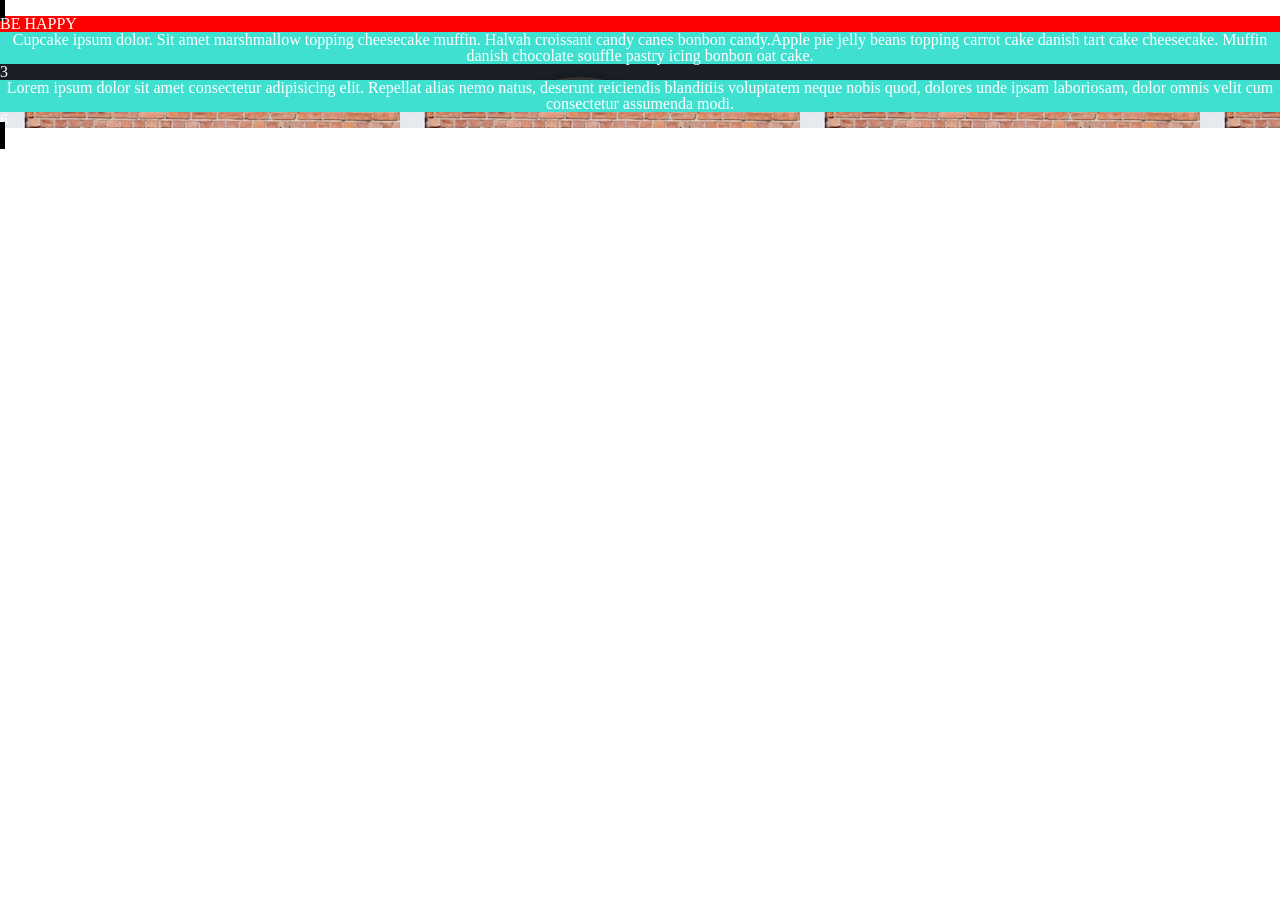
==== Unsolved/index.html @ 79386188 "initial commit" ====
<!DOCTYPE html>
<html lang="en">
<head>
  <meta charset="UTF-8">
  <meta name="viewport" content="width=device-width, initial-scale=1.0">
  <meta http-equiv="X-UA-Compatible" content="ie=edge">
  <link href="https://fonts.googleapis.com/css?family=Montserrat:400,800|Source+Sans+Pro" rel="stylesheet">  
  <link rel="stylesheet" href="reset.css">
  <link rel="stylesheet" href="style.css">
  <title>Document</title>
</head>
<body>
  <main>
<div class="box-1">BE HAPPY</div>
<div class="box-2">Cupcake ipsum dolor. Sit amet marshmallow topping cheesecake muffin. Halvah croissant candy canes bonbon candy.Apple pie jelly beans topping carrot cake danish tart cake cheesecake. Muffin danish chocolate souffle pastry icing bonbon oat cake.</div>
<div class="box-3">3</div>
<div class="box-4"></div>
<div class="box-5">Lorem ipsum dolor sit amet consectetur adipisicing elit. Repellat alias nemo natus, deserunt reiciendis blanditiis voluptatem neque nobis quod, dolores unde ipsam laboriosam, dolor omnis velit cum consectetur assumenda modi.</div>
<div class="box-6">6</div>

<div class="hidden-xs">
<div class="box-7">7</div>
<div class="box-8">8</div>
<div class="box-9">9</div>
<div class="box-10">10</div>
  </div>

  </main>
  
</body>
</html>
---- Unsolved/style.css ----
main {
    height: 100vh;
    background-color:black;
    color: #fff;
    padding:5px;
    display:grid;
    grid-template-columns: repeat(5, 1fr);
    grid-gap: 2px;
}
.box-1 {
    background-color: red;
    color: white;
    text-align: vertical center;
}
.box-3 {
    background-image: url(images/tie.png);
}
.box-4 {
    background-image: url(images/sign.jpg);  
}
.box-6 {
    background-image: url(images/moped.jpg);
}

.box-2, .box-5{
grid-column: span 3;
grid-row: span 2;
background-color: turquoise;
color: white;
text-align: center;
}

.box-1, .box-4 {
    grid-column: span 2;
grid-row: span 2;
}

.box-3, .box-6 {
grid-column: span 5;
}

.hidden-xs {
    display:none;
}
@media only screen and (min-width: 600px) {
   
   main {
    display: initial;
   
}
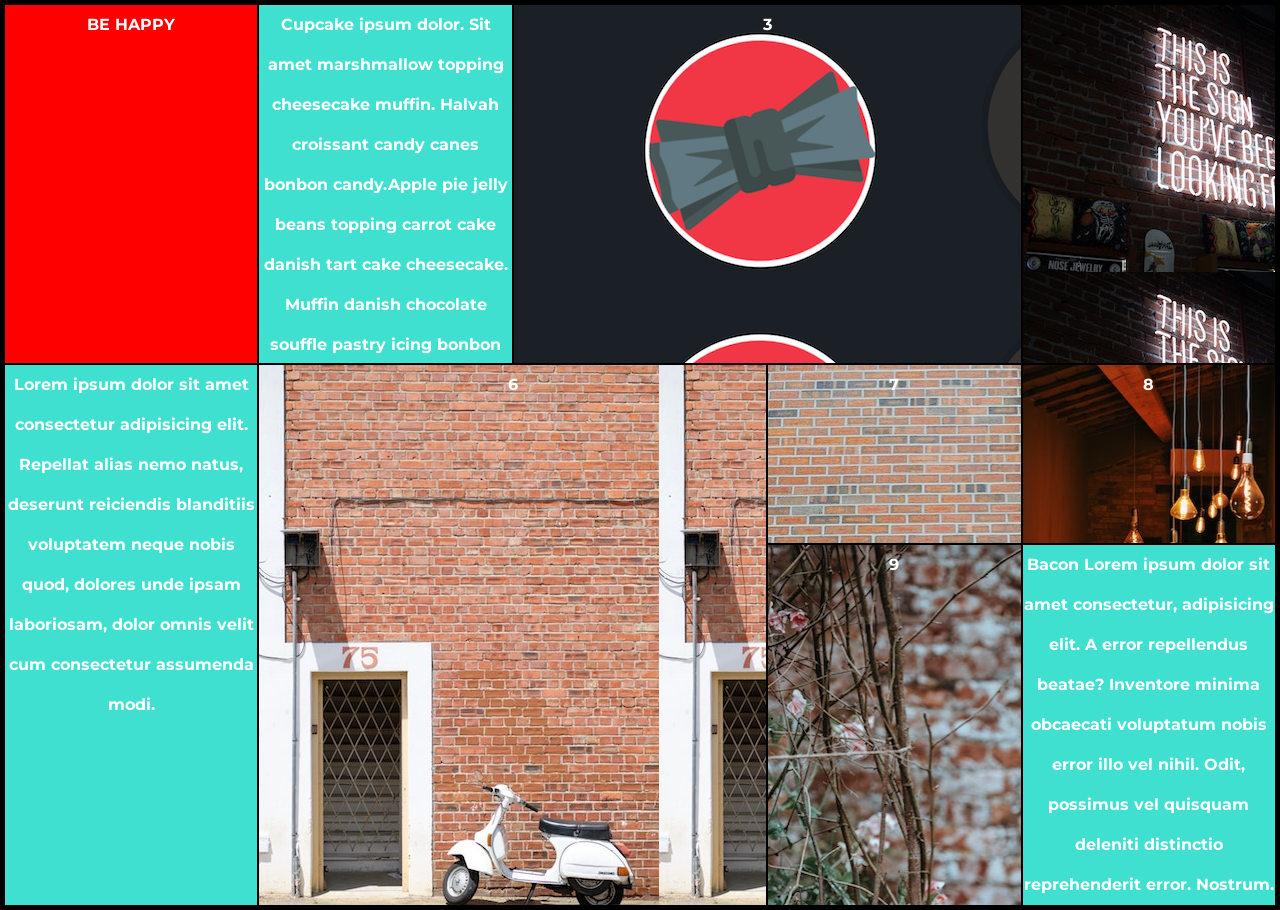
==== commit 9a6a7018: "almost working" ====
--- a/Unsolved/index.html
+++ b/Unsolved/index.html
@@ -11,19 +11,19 @@
 </head>
 <body>
   <main>
-<div class="box-1">BE HAPPY</div>
-<div class="box-2">Cupcake ipsum dolor. Sit amet marshmallow topping cheesecake muffin. Halvah croissant candy canes bonbon candy.Apple pie jelly beans topping carrot cake danish tart cake cheesecake. Muffin danish chocolate souffle pastry icing bonbon oat cake.</div>
-<div class="box-3">3</div>
-<div class="box-4"></div>
-<div class="box-5">Lorem ipsum dolor sit amet consectetur adipisicing elit. Repellat alias nemo natus, deserunt reiciendis blanditiis voluptatem neque nobis quod, dolores unde ipsam laboriosam, dolor omnis velit cum consectetur assumenda modi.</div>
-<div class="box-6">6</div>
+    <div class="box thin one">BE HAPPY</div>
+    <div class="box thick two">Cupcake ipsum dolor. Sit amet marshmallow topping cheesecake muffin. Halvah croissant candy canes bonbon candy.Apple pie jelly beans topping carrot cake danish tart cake cheesecake. Muffin danish chocolate souffle pastry icing bonbon oat cake.</div>
+    <div class="box wide three">3</div>
+    <div class="box thin four"></div>
+    <div class="box thick five">Lorem ipsum dolor sit amet consectetur adipisicing elit. Repellat alias nemo natus, deserunt reiciendis blanditiis voluptatem neque nobis quod, dolores unde ipsam laboriosam, dolor omnis velit cum consectetur assumenda modi.</div>
+    <div class="box wide six">6</div>
 
-<div class="hidden-xs">
-<div class="box-7">7</div>
-<div class="box-8">8</div>
-<div class="box-9">9</div>
-<div class="box-10">10</div>
-  </div>
+   
+    <div class="box seven hidden-xs">7</div>
+    <div class="box eight hidden-xs">8</div>
+    <div class="box nine hidden-xs">9</div>
+    <div class="box ten hidden-xs">Bacon Lorem ipsum dolor sit amet consectetur, adipisicing elit. A error repellendus beatae? Inventore minima obcaecati voluptatum nobis error illo vel nihil. Odit, possimus vel quisquam deleniti distinctio reprehenderit error. Nostrum.</div>
+  
 
   </main>
   
--- a/Unsolved/style.css
+++ b/Unsolved/style.css
@@ -4,25 +4,43 @@
     color: #fff;
     padding:5px;
     display:grid;
-    grid-template-columns: repeat(5, 1fr);
+    /* grid-template-columns: repeat(5, 1fr); */
+    grid-template-rows: repeat(9, 1fr);
     grid-gap: 2px;
+    font-family: 'Montserrat';
+    font-weight: bold;
+    text-align: center;
+    line-height: 40px;
 }
-.box-1 {
+.one{
     background-color: red;
-    color: white;
-    text-align: vertical center;
+    color: white;;
+
 }
-.box-3 {
+.three {
     background-image: url(images/tie.png);
 }
-.box-4 {
-    background-image: url(images/sign.jpg);  
+.four {
+    background-image: url(images/sign.jpg); 
 }
-.box-6 {
+.six{
     background-image: url(images/moped.jpg);
 }
+.seven{
+    background-image: url(images/sax.jpg);
+}
+.eight{
+    background-image: url(images/light.jpg);
+}
+.nine{
+    background-image: url(images/flower.jpg);
+}
+.ten{
+    background-color: turquoise;
+    color:white;
+}
 
-.box-2, .box-5{
+.thick{
 grid-column: span 3;
 grid-row: span 2;
 background-color: turquoise;
@@ -30,21 +48,51 @@
 text-align: center;
 }
 
-.box-1, .box-4 {
+.thin{
     grid-column: span 2;
-grid-row: span 2;
+    grid-row: span 2;
 }
 
-.box-3, .box-6 {
+.wide {
 grid-column: span 5;
+grid-row: span 1;
 }
 
-.hidden-xs {
-    display:none;
-}
 @media only screen and (min-width: 600px) {
    
-   main {
+   .hidden-xs {
     display: initial;
-   
+   }
+main {
+display:grid;
+grid-template-columns: repeat(5,1fr);
+grid-template-rows: repeat(4, 1fr);
+max-width:100%;
+grid-gap:2px;
+}
+.one {
+    grid-column-start: 1;
+    grid-column-end: 1;
+
+}
+.four {
+    grid-column-start: 5;
+}
+.thick {
+    grid-column: span 1;
+    grid-row: span 2;
+}
+.wide {
+    grid-column: span 2;
+    grid-row: span 2;
+}
+.eight, .nine {
+    grid-
+}
+.ten {
+    grid-column-start: 5;
+    grid-row-start: 4;
+
+    
+}
 }
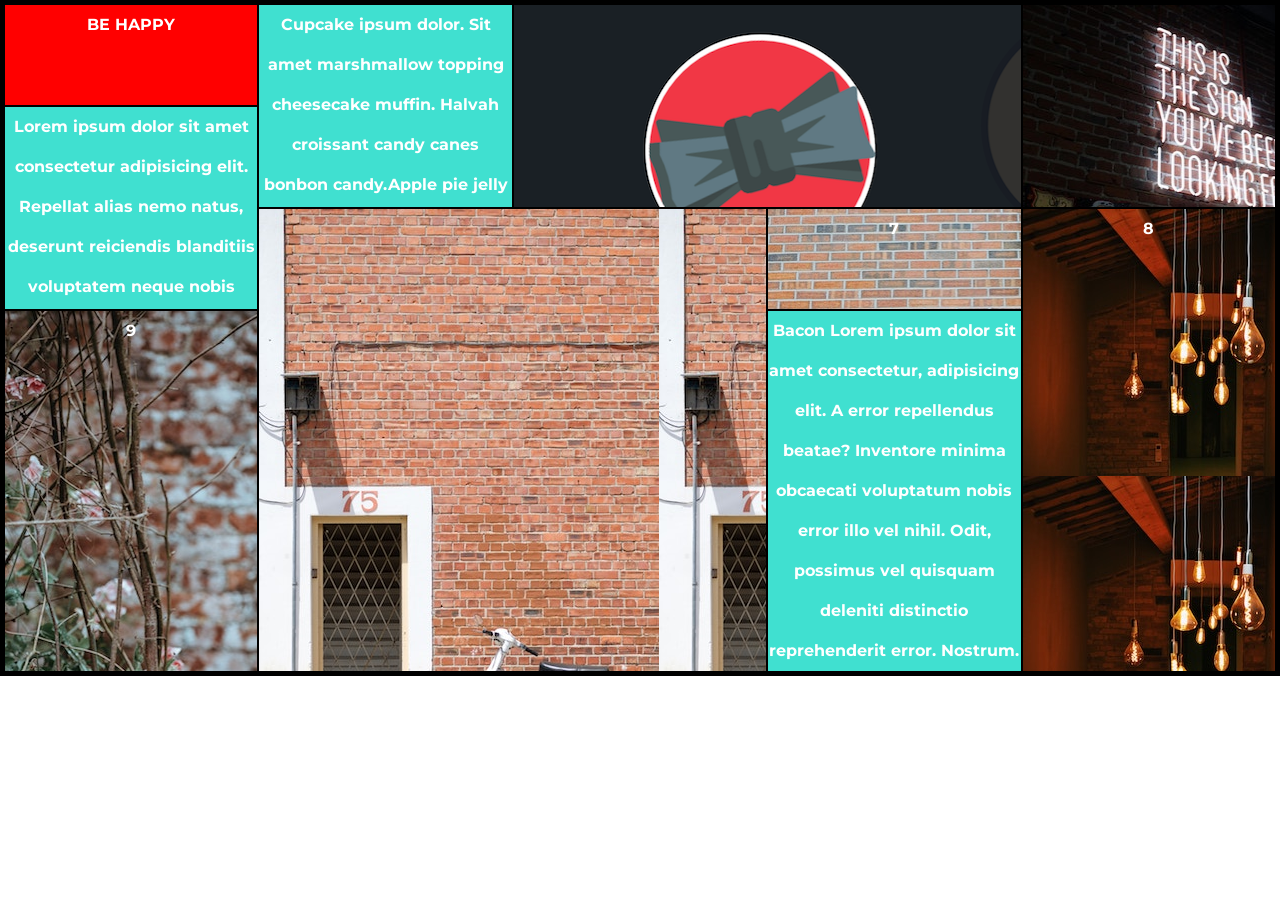
==== commit faa5aba2: "simplified code" ====
--- a/Unsolved/index.html
+++ b/Unsolved/index.html
@@ -11,18 +11,18 @@
 </head>
 <body>
   <main>
-    <div class="box thin one">BE HAPPY</div>
-    <div class="box thick two">Cupcake ipsum dolor. Sit amet marshmallow topping cheesecake muffin. Halvah croissant candy canes bonbon candy.Apple pie jelly beans topping carrot cake danish tart cake cheesecake. Muffin danish chocolate souffle pastry icing bonbon oat cake.</div>
-    <div class="box wide three">3</div>
-    <div class="box thin four"></div>
-    <div class="box thick five">Lorem ipsum dolor sit amet consectetur adipisicing elit. Repellat alias nemo natus, deserunt reiciendis blanditiis voluptatem neque nobis quod, dolores unde ipsam laboriosam, dolor omnis velit cum consectetur assumenda modi.</div>
-    <div class="box wide six">6</div>
+    <div class="box one">BE HAPPY</div>
+    <div class="box two">Cupcake ipsum dolor. Sit amet marshmallow topping cheesecake muffin. Halvah croissant candy canes bonbon candy.Apple pie jelly beans topping carrot cake danish tart cake cheesecake. Muffin danish chocolate souffle pastry icing bonbon oat cake.</div>
+    <div class="box three"></div>
+    <div class="box four"></div>
+    <div class="box five">Lorem ipsum dolor sit amet consectetur adipisicing elit. Repellat alias nemo natus, deserunt reiciendis blanditiis voluptatem neque nobis quod, dolores unde ipsam laboriosam, dolor omnis velit cum consectetur assumenda modi.</div>
+    <div class="box six"></div>
 
    
-    <div class="box seven hidden-xs">7</div>
-    <div class="box eight hidden-xs">8</div>
-    <div class="box nine hidden-xs">9</div>
-    <div class="box ten hidden-xs">Bacon Lorem ipsum dolor sit amet consectetur, adipisicing elit. A error repellendus beatae? Inventore minima obcaecati voluptatum nobis error illo vel nihil. Odit, possimus vel quisquam deleniti distinctio reprehenderit error. Nostrum.</div>
+    <div class="box seven">7</div>
+    <div class="box eight">8</div>
+    <div class="box nine">9</div>
+    <div class="box ten">Bacon Lorem ipsum dolor sit amet consectetur, adipisicing elit. A error repellendus beatae? Inventore minima obcaecati voluptatum nobis error illo vel nihil. Odit, possimus vel quisquam deleniti distinctio reprehenderit error. Nostrum.</div>
   
 
   </main>
--- a/Unsolved/style.css
+++ b/Unsolved/style.css
@@ -1,98 +1,88 @@
+body {
+    height: 100vh
+}
+
 main {
-    height: 100vh;
-    background-color:black;
+    background-color: black;
     color: #fff;
-    padding:5px;
-    display:grid;
-    /* grid-template-columns: repeat(5, 1fr); */
-    grid-template-rows: repeat(9, 1fr);
+    padding: 5px;
     grid-gap: 2px;
+    display: grid;
     font-family: 'Montserrat';
     font-weight: bold;
     text-align: center;
     line-height: 40px;
+    
 }
-.one{
+
+.one {
     background-color: red;
-    color: white;;
+    color: white;
+}
 
+.two,
+.five {
+    background-color: turquoise;
+    color: white;
+    text-align: center;
 }
+
 .three {
     background-image: url(images/tie.png);
+    grid-column: span 2;
 }
+
 .four {
-    background-image: url(images/sign.jpg); 
+    background-image: url(images/sign.jpg);
 }
-.six{
+
+.six {
     background-image: url(images/moped.jpg);
+    grid-column: span 2;
 }
-.seven{
+
+.seven {
     background-image: url(images/sax.jpg);
 }
-.eight{
+
+.eight {
     background-image: url(images/light.jpg);
 }
-.nine{
+
+.nine {
     background-image: url(images/flower.jpg);
 }
-.ten{
+
+.ten {
     background-color: turquoise;
-    color:white;
+    color: white;
 }
 
-.thick{
-grid-column: span 3;
-grid-row: span 2;
-background-color: turquoise;
-color: white;
-text-align: center;
-}
-
-.thin{
-    grid-column: span 2;
-    grid-row: span 2;
-}
-
-.wide {
-grid-column: span 5;
-grid-row: span 1;
+@media (max-width: 600px) {
+    main {
+        grid-template-columns: 1fr 2 fr;
+        grid-template-rows: repeat(10, 100px);
+    }
+    .one,
+    .two,
+    .four,
+    .five {
+        grid-row: span 2;
+    }
 }
 
 @media only screen and (min-width: 600px) {
-   
-   .hidden-xs {
-    display: initial;
-   }
-main {
-display:grid;
-grid-template-columns: repeat(5,1fr);
-grid-template-rows: repeat(4, 1fr);
-max-width:100%;
-grid-gap:2px;
-}
-.one {
-    grid-column-start: 1;
-    grid-column-end: 1;
-
-}
-.four {
-    grid-column-start: 5;
-}
-.thick {
-    grid-column: span 1;
-    grid-row: span 2;
-}
-.wide {
-    grid-column: span 2;
-    grid-row: span 2;
-}
-.eight, .nine {
-    grid-
-}
-.ten {
-    grid-column-start: 5;
-    grid-row-start: 4;
-
-    
-}
+    main {
+        grid-template-columns: repeat(5, 1fr);
+        grid-template-rows: 100px 100px 100px;
+    }
+    .two,
+    .three,
+    .four,
+    .five,
+    .six,
+    .eight
+ {
+        grid-row: span 2;
+    }
 }
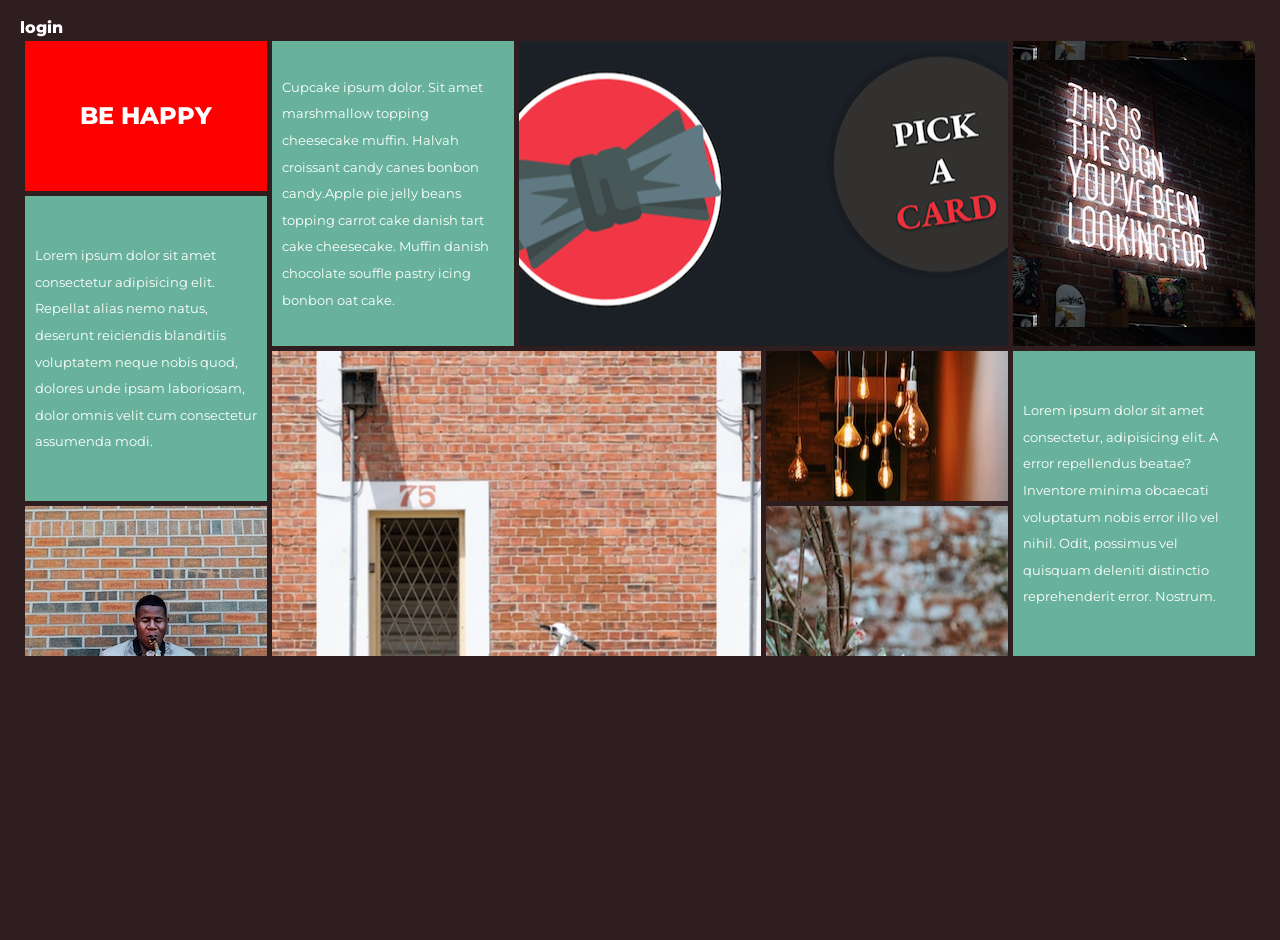
==== commit 5dac0697: "complete" ====
--- a/Unsolved/index.html
+++ b/Unsolved/index.html
@@ -1,42 +1,45 @@
 <!DOCTYPE html>
 <html lang="en">
+
 <head>
   <meta charset="UTF-8">
   <meta name="viewport" content="width=device-width, initial-scale=1.0">
   <meta http-equiv="X-UA-Compatible" content="ie=edge">
-  <link href="https://fonts.googleapis.com/css?family=Montserrat:400,800|Source+Sans+Pro" rel="stylesheet">  
+  <link href="https://fonts.googleapis.com/css?family=Montserrat:400,800|Source+Sans+Pro" rel="stylesheet">
   <link rel="stylesheet" href="reset.css">
   <link rel="stylesheet" href="style.css">
   <title>Document</title>
 </head>
+
 <body>
+  <strong>login</strong>
   <main>
-    <div class="box one">BE HAPPY</div>
-    <div class="box two">Cupcake ipsum dolor. Sit amet marshmallow topping cheesecake muffin. Halvah croissant candy canes bonbon candy.Apple pie jelly beans topping carrot cake danish tart cake cheesecake. Muffin danish chocolate souffle pastry icing bonbon oat cake.</div>
+    <div class="box one text-box">BE HAPPY</div>
+    <div class="box two text-box">
+      <p>Cupcake ipsum dolor. Sit amet marshmallow topping cheesecake muffin. Halvah croissant candy canes bonbon candy.Apple
+        pie jelly beans topping carrot cake danish tart cake cheesecake. Muffin danish chocolate souffle pastry icing bonbon
+        oat cake.</p>
+    </div>
     <div class="box three"></div>
     <div class="box four"></div>
-    <div class="box five">Lorem ipsum dolor sit amet consectetur adipisicing elit. Repellat alias nemo natus, deserunt reiciendis blanditiis voluptatem neque nobis quod, dolores unde ipsam laboriosam, dolor omnis velit cum consectetur assumenda modi.</div>
+    <div class="box five text-box">
+      <p>Lorem ipsum dolor sit amet consectetur adipisicing elit. Repellat alias nemo natus, deserunt reiciendis blanditiis
+        voluptatem neque nobis quod, dolores unde ipsam laboriosam, dolor omnis velit cum consectetur assumenda modi.</p>
+    </div>
     <div class="box six"></div>
 
-   
-    <div class="box seven">7</div>
-    <div class="box eight">8</div>
-    <div class="box nine">9</div>
-    <div class="box ten">Bacon Lorem ipsum dolor sit amet consectetur, adipisicing elit. A error repellendus beatae? Inventore minima obcaecati voluptatum nobis error illo vel nihil. Odit, possimus vel quisquam deleniti distinctio reprehenderit error. Nostrum.</div>
-  
+
+    <div class="box seven"></div>
+    <div class="box eight text-box">
+      <p>Lorem ipsum dolor sit amet consectetur, adipisicing elit. A error repellendus beatae? Inventore minima obcaecati voluptatum
+        nobis error illo vel nihil. Odit, possimus vel quisquam deleniti distinctio reprehenderit error. Nostrum.</p>
+    </div>
+    <div class="box nine"></div>
+    <div class="box ten"></div>
+
 
   </main>
-  
+
 </body>
-</html>
 
-
-
-
-
-
-
-
-
-
-
+</html>
--- a/Unsolved/style.css
+++ b/Unsolved/style.css
@@ -1,67 +1,82 @@
 body {
-    height: 100vh
+    height: 100vh;
+    font-family: 'Montserrat';
+    color: white;
+    border: 20px solid rgb(47, 30, 32);
+    background-color: rgb(47, 30, 32);
+}
+
+strong {
+    font-weight: 800;
 }
 
 main {
-    background-color: black;
-    color: #fff;
     padding: 5px;
-    grid-gap: 2px;
+    grid-gap: 5px;
     display: grid;
-    font-family: 'Montserrat';
-    font-weight: bold;
-    text-align: center;
-    line-height: 40px;
-    
+}
+
+.text-box {
+    display: flex;
+    align-items: center;
+    line-height: 2em;
+    padding: 30px 10px;
+    overflow: hidden;
+    font-size: 10pt;
 }
 
 .one {
     background-color: red;
-    color: white;
+    justify-content: center;
+    font-weight: 800;
+    font-size: 1.5em;
 }
 
 .two,
 .five {
-    background-color: turquoise;
-    color: white;
-    text-align: center;
+    background-color: rgb(104, 178, 156);
 }
 
 .three {
     background-image: url(images/tie.png);
+    background-position: center;
     grid-column: span 2;
 }
 
 .four {
     background-image: url(images/sign.jpg);
+    background-position: center;
 }
 
 .six {
     background-image: url(images/moped.jpg);
+    background-position: center;
     grid-column: span 2;
 }
 
 .seven {
-    background-image: url(images/sax.jpg);
+    background-image: url(images/light.jpg);
+    background-position: center;
 }
 
 .eight {
-    background-image: url(images/light.jpg);
+    background-color: rgb(104, 178, 156);
 }
 
 .nine {
-    background-image: url(images/flower.jpg);
+    background-image: url(images/sax.jpg);
+    background-position: center;
 }
 
 .ten {
-    background-color: turquoise;
-    color: white;
+    background-image: url(images/flower.jpg);
+    background-position: center;
 }
 
 @media (max-width: 600px) {
     main {
-        grid-template-columns: 1fr 2 fr;
-        grid-template-rows: repeat(10, 100px);
+        grid-template-columns: 1fr 2fr;
+        grid-template-rows: repeat(6, minmax(100px, auto));
     }
     .one,
     .two,
@@ -74,15 +89,14 @@
 @media only screen and (min-width: 600px) {
     main {
         grid-template-columns: repeat(5, 1fr);
-        grid-template-rows: 100px 100px 100px;
+        grid-template-rows: repeat(4, minmax(150px, auto));
     }
     .two,
     .three,
     .four,
     .five,
     .six,
-    .eight
- {
+    .eight {
         grid-row: span 2;
     }
 }
